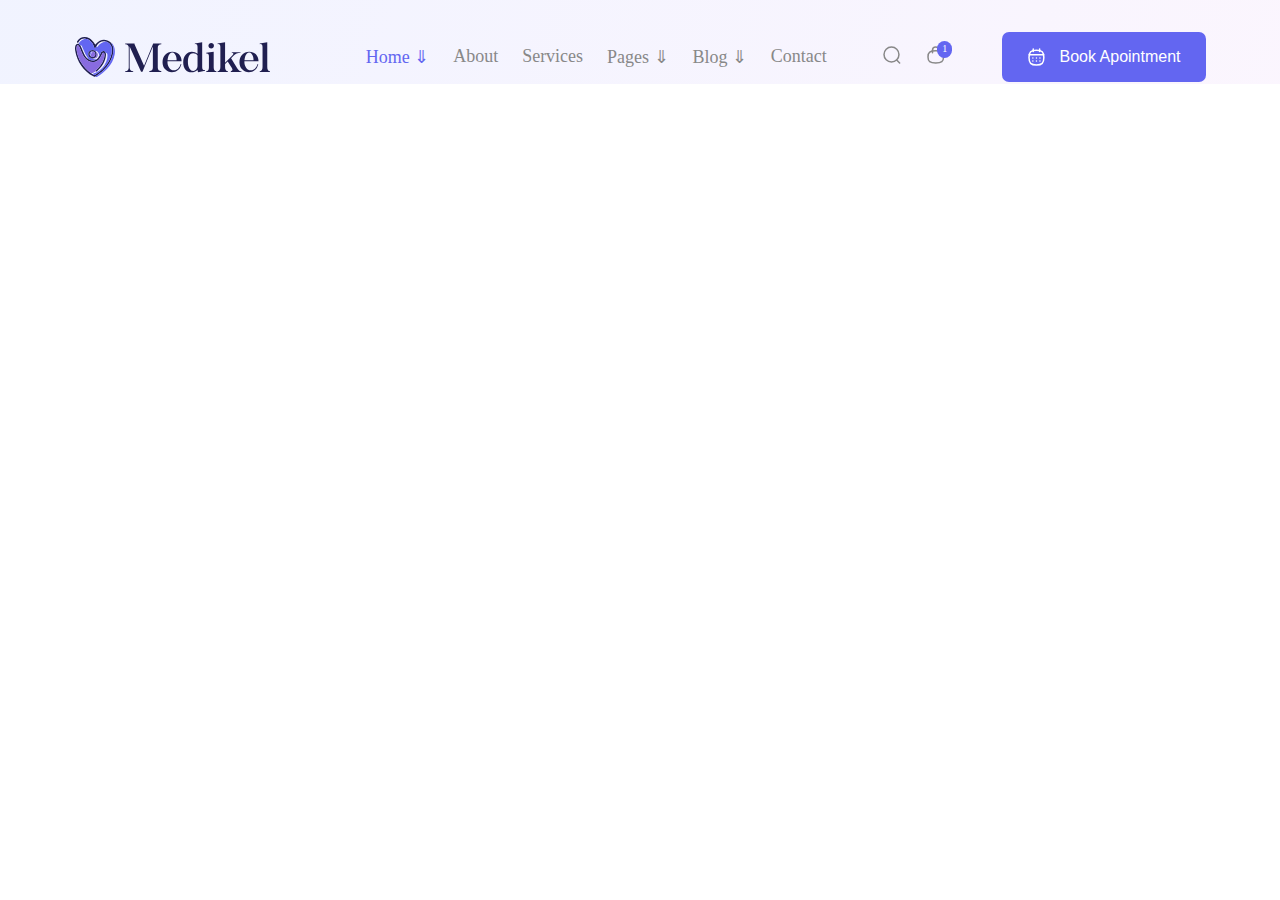
==== medikel.html @ 88ef1a7b "27.12.2022" ====
<!DOCTYPE html>
<html>
  <head>
    <title>
      Medikel
    </title>
    <link href="./medikel_header.css" rel="stylesheet">
    <link href="./top-section.css" rel="stylesheet">
    <link href="./drop_down.css" rel="stylesheet">
  </head>
  <body>
    <header class="regular_background">
      <div class="container">
        <div class="header_flex">
          <div class="logo">
            <img src="./icons/logo.svg">
            <img class="logo_img" src="./icons/Medikel.svg">
          </div>
          <div class="header_navmenu">
            <ul class="nav_menu_flex">
              <li>
                <a class="purple_link">
                  Home <span>&#8659;</span>
                </a>
                <ul class="dropdown_list">
                  <li>
                    <a class="dropdown_item" href="#">
                      Item 1
                    </a>
                  </li>
                  <li>
                    <a class="dropdown_item" href="#">
                      Item 2
                    </a>
                  </li>
                  <li>
                    <a class="dropdown_item" href="#">
                      Item 3
                    </a>
                  </li>
                </ul>
              </li>
              <li>
                <a>
                  About
                </a>
              </li>
              <li>
                <a>
                  Services
                </a>
              </li>
              <li>
                <a>
                  Pages <span>&#8659;</span>
                </a>
                <ul class="dropdown_list">
                  <li>
                    <a class="dropdown_item" href="#">List 1</a>
                  </li>
                  <li>
                    <a class="dropdown_item" href="#">List 2</a>
                  </li>
                  <li>
                    <a class="dropdown_item" href="#">List 3</a>
                  </li>
                </ul>
              </li>
              <li>
                <a>
                  Blog <span>&#8659;</span>
                </a>
                <ul class="dropdown_list">
                  <li>
                    <a class="dropdown_item" href="#">List 1</a>
                  </li>
                  <li>
                    <a class="dropdown_item" href="#">List 2</a>
                  </li>
                  <li>
                    <a class="dropdown_item" href="#">List 3</a>
                  </li>
                </ul>
              </li>
              <li>
                <a>
                  Contact
                </a>
              </li>
            </ul>
          </div>
          <div class="search_bag">
            <div>
              <img src="./icons/search.svg">
            </div>
            <div class="parent_position">
              <img src="./icons/Bag 2.svg">
              <div class="position_absolute">1</div>
            </div>
          </div>
          <div>
            <button class="book_button">
              <img class="calendar_icon" src="./icons/icon.svg">
              Book Apointment
            </button>
          </div>
        </div>
      </div>
      <!-- bottom header -->
    </header>
  </body>
</html>
---- medikel_header.css ----
body {
  margin: 0;
  padding: 0;
}

.regular_background {
  background-image:linear-gradient(107.03deg, rgba(69, 99, 255, 0.075) 2.3%, 
  rgba(248, 83, 221, 0.05) 136.36%);
}

.container {
  margin: 0 auto;
  max-width: 1131px;
  width: 100%;
}
.logo {
  display: flex;
  max-width: 195px;
  width: 100%;
  justify-content: space-between;
}

.header_flex {
  display: flex;
  justify-content: space-between;
  align-items: center;
  padding-top: 30px;

}

.header_navmenu {
  max-width: 501px;
  width: 100%;
}

.header_navmenu li {
  font-size: 18px;
  color: rgba(136, 136, 136, 1);
  list-style-type: none;
  cursor: pointer;
}

.nav_menu_flex {
  display: flex;
  justify-content: space-between;
  
}

.search_bag {
  display: flex;
  justify-content: space-between;
  align-items: center;
  max-width: 62px;
  width: 100%;
}

.parent_position {
  position: relative;
}
.position_absolute {
  color: white;
  background-color: rgba(99, 102, 241, 1);
  height: 13px;
  font-size: 10px;
  border-radius: 10px;
  position: absolute;
  left: 10px;
  bottom: 10px;
  padding: 2px 5px;
}

.calendar_icon {
  margin-right: 15px;
}

.book_button {
  max-width: 220px;
  width: 100%;
  height: 50px;
  background-color: rgba(99, 102, 241, 1);
  color: white;
  border: none;
  border-radius: 7px;
  font-size: 16px;
  padding: 0 25px 0px 26px;
  display: flex;
  align-items: center;
  justify-content: space-between;
}

.purple_link {
  color:rgba(99, 102, 241, 1);
}
---- top-section.css ----
.regular_background_image {
  background-image: url(./background_img/image.svg);
  background-repeat: no-repeat;
  background-position-x: right;
}

.main_flex {
  display: flex;
  flex-direction: column;
  justify-content: space-between;
  align-items: left;
}
---- drop_down.css ----
.dropdown_list {
  margin: 0;
  padding: 0;
  position: relative;
  display: none;
}
.dropdown_item {
  color: rgba(99, 102, 241, 1);
  border: 2px solid rgba(99, 102, 241, 1);
  border-radius: 10px;
  font-size: 16px;
  background-color: white;
}
.nav_menu_flex li:hover .dropdown_list {
  display: block;
  position: absolute;
}
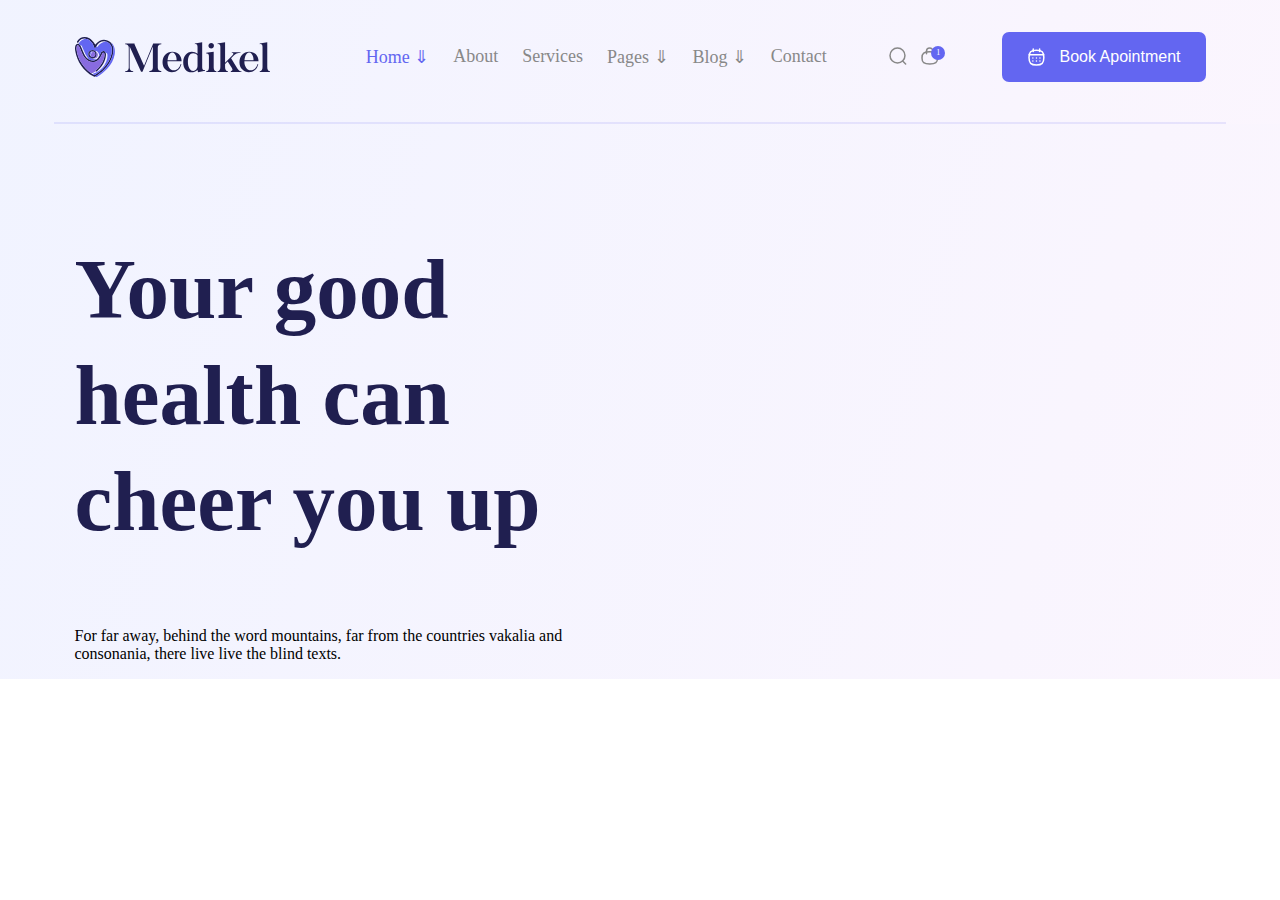
==== commit c21908e4: "28.12.2022" ====
--- a/medikel.html
+++ b/medikel.html
@@ -19,7 +19,7 @@
           <div class="header_navmenu">
             <ul class="nav_menu_flex">
               <li>
-                <a class="purple_link">
+                <a class="purple_link" href="#">
                   Home <span>&#8659;</span>
                 </a>
                 <ul class="dropdown_list">
@@ -41,17 +41,17 @@
                 </ul>
               </li>
               <li>
-                <a>
+                <a href="#">
                   About
                 </a>
               </li>
               <li>
-                <a>
+                <a href="#">
                   Services
                 </a>
               </li>
               <li>
-                <a>
+                <a href="#">
                   Pages <span>&#8659;</span>
                 </a>
                 <ul class="dropdown_list">
@@ -67,7 +67,7 @@
                 </ul>
               </li>
               <li>
-                <a>
+                <a href="#">
                   Blog <span>&#8659;</span>
                 </a>
                 <ul class="dropdown_list">
@@ -83,7 +83,7 @@
                 </ul>
               </li>
               <li>
-                <a>
+                <a href="#">
                   Contact
                 </a>
               </li>
@@ -91,10 +91,14 @@
           </div>
           <div class="search_bag">
             <div>
-              <img src="./icons/search.svg">
+              <button>
+                <img src="./icons/search.svg">
+              </button>
             </div>
             <div class="parent_position">
-              <img src="./icons/Bag 2.svg">
+              <button>
+                <img src="./icons/Bag 2.svg">
+              </button>
               <div class="position_absolute">1</div>
             </div>
           </div>
@@ -106,7 +110,27 @@
           </div>
         </div>
       </div>
+      <hr>
       <!-- bottom header -->
     </header>
+    <section class="regular_background">
+      <div class="container">
+        <div class="background_image">
+        <div class="title_flex">
+          <div>
+            <h1>Your good
+              health can
+              cheer you up</h1>
+          </div>
+          <div>
+            <p>
+              For far away, behind the word mountains, far from the countries
+vakalia and consonania, there live live the blind texts.
+            </p>
+          </div>
+        </div>
+      </div>
+      </div>
+    </section>
   </body>
 </html>--- a/medikel_header.css
+++ b/medikel_header.css
@@ -24,7 +24,7 @@
   display: flex;
   justify-content: space-between;
   align-items: center;
-  padding-top: 30px;
+  padding: 30px 0 30px 0;
 
 }
 
@@ -35,7 +35,6 @@
 
 .header_navmenu li {
   font-size: 18px;
-  color: rgba(136, 136, 136, 1);
   list-style-type: none;
   cursor: pointer;
 }
@@ -54,18 +53,24 @@
   width: 100%;
 }
 
+.search_bag button {
+  border: none;
+  background-color: unset;
+  cursor: pointer;
+}
+
 .parent_position {
   position: relative;
 }
 .position_absolute {
   color: white;
   background-color: rgba(99, 102, 241, 1);
-  height: 13px;
-  font-size: 10px;
+  height: 10px;
+  font-size: 8px;
   border-radius: 10px;
   position: absolute;
-  left: 10px;
-  bottom: 10px;
+  left: 16px;
+  bottom: 9px;
   padding: 2px 5px;
 }
 
@@ -87,7 +92,41 @@
   align-items: center;
   justify-content: space-between;
 }
+.nav_menu_flex a {
+  text-decoration: none;
+}
+a {
+  color: rgba(136, 136, 136, 1);
+}
 
 .purple_link {
   color:rgba(99, 102, 241, 1);
-}+}
+
+hr {
+  margin-bottom: 0;
+  max-width: 1170px;
+  width: 100%;
+  border: 1px solid rgba(99, 102, 241, 0.13);
+}
+
+/* First section */
+.background_image {
+  background: url(./background_img/image.svg) no-repeat right;
+  background-size:contain;
+  padding: 55px 0 0 0;
+  position: relative;
+  
+}
+.title_flex {
+  display: flex;
+  flex-direction: column;
+  max-width: 531px;
+  width: 100%;
+}
+
+.title_flex h1 {
+  font-size: 85px;
+  color: rgba(32, 31, 80, 1);
+  line-height: 106px;
+}
--- a/drop_down.css
+++ b/drop_down.css
@@ -1,8 +1,20 @@
+.dropdown_list li {
+  position: relative;
+  display: block;
+}
+.dropdown_list li a {
+  padding: 10px 26px;
+  text-align: center;
+  display: block;
+  font-size: 17px;
+}
 .dropdown_list {
   margin: 0;
   padding: 0;
-  position: relative;
+  z-index: 999;
+  position: absolute;
   display: none;
+  
 }
 .dropdown_item {
   color: rgba(99, 102, 241, 1);
@@ -13,5 +25,9 @@
 }
 .nav_menu_flex li:hover .dropdown_list {
   display: block;
-  position: absolute;
 }
+
+ul.dropdown_list li a:hover {
+  background-color: rgba(99, 102, 241, 1);
+  color: white;
+}
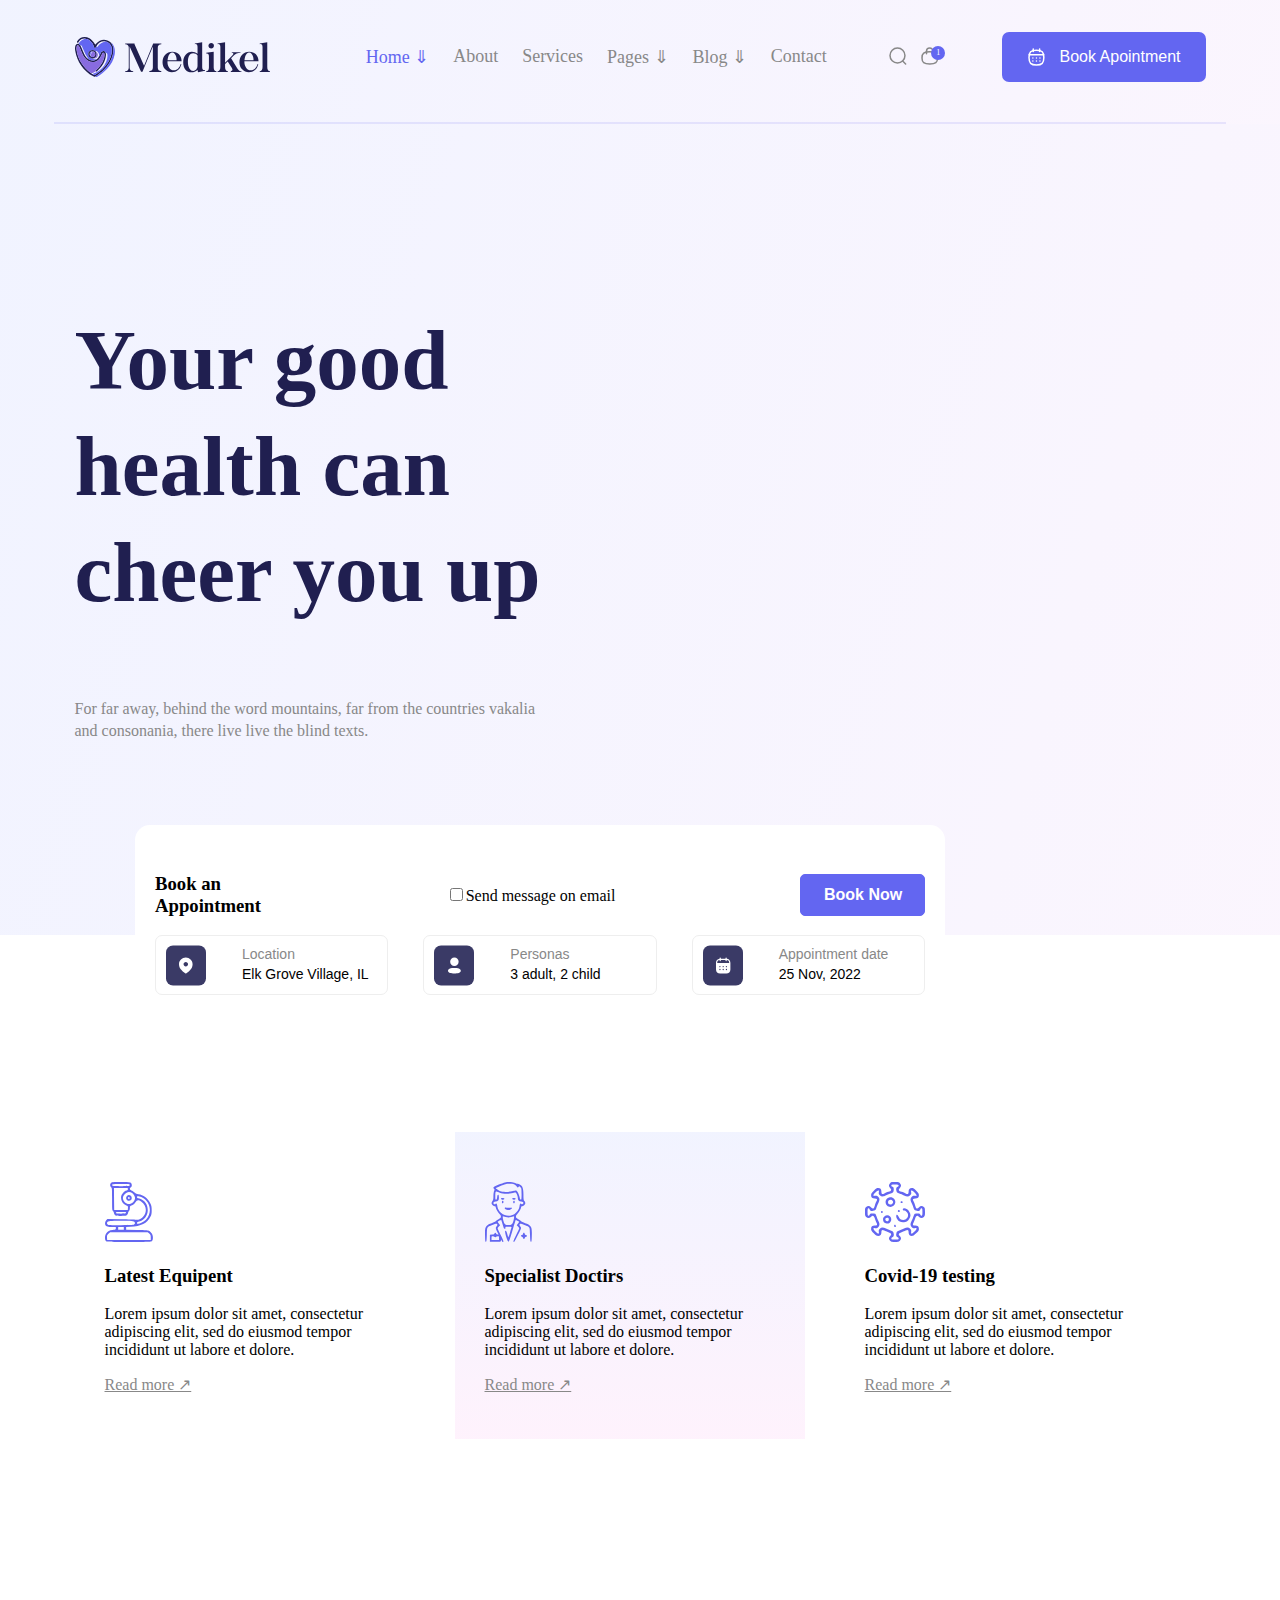
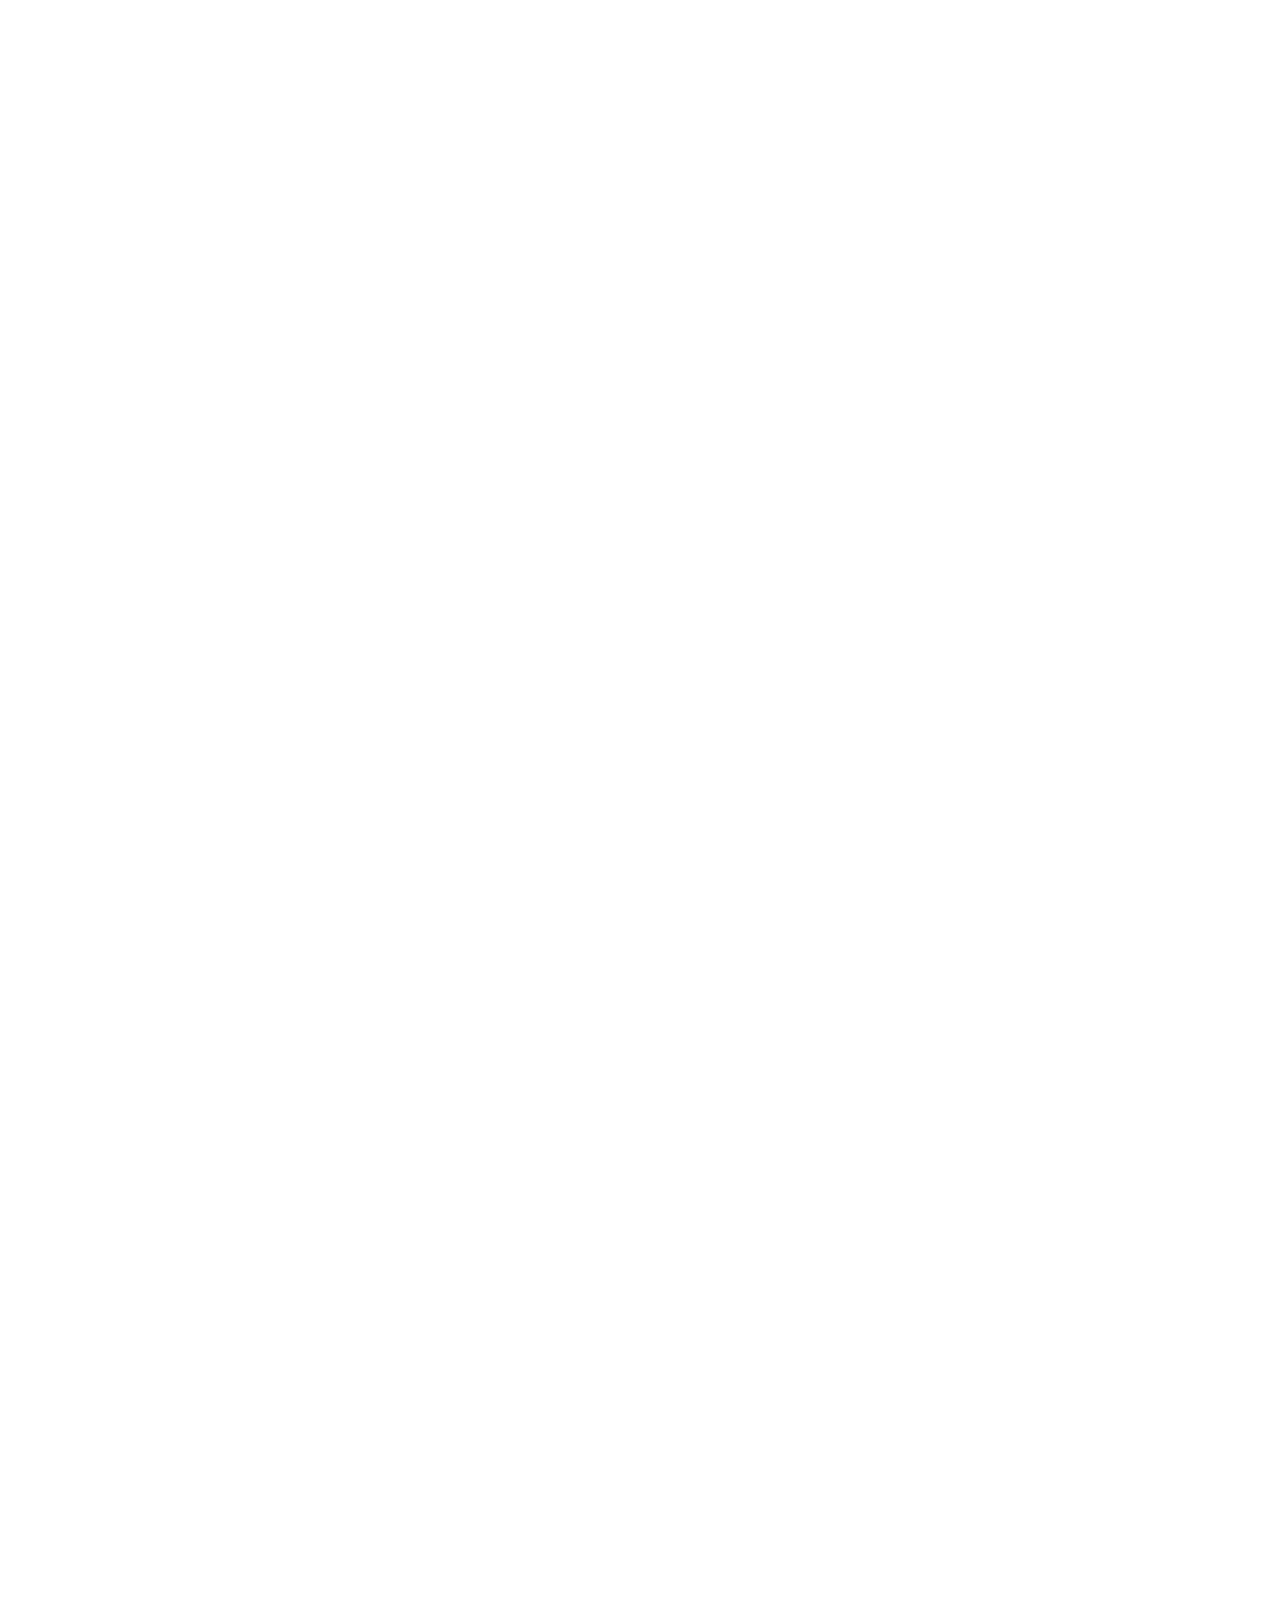
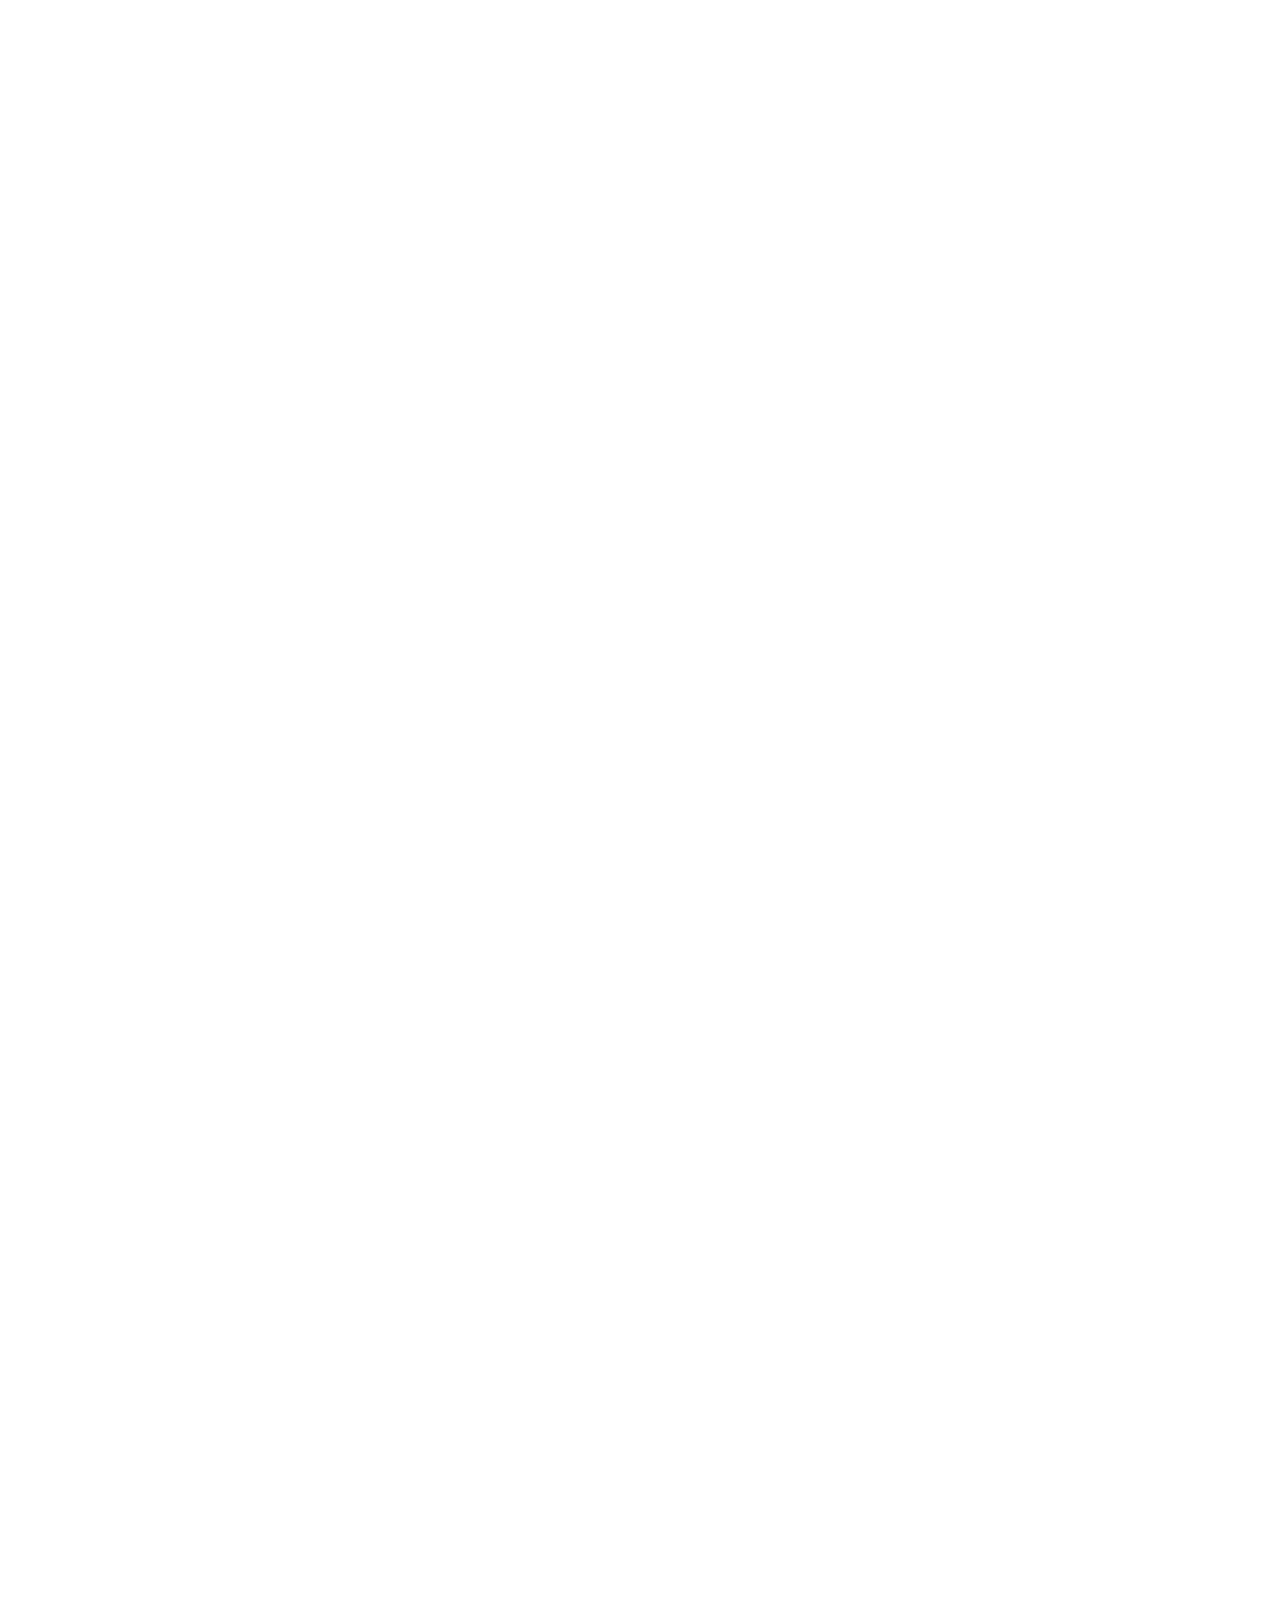
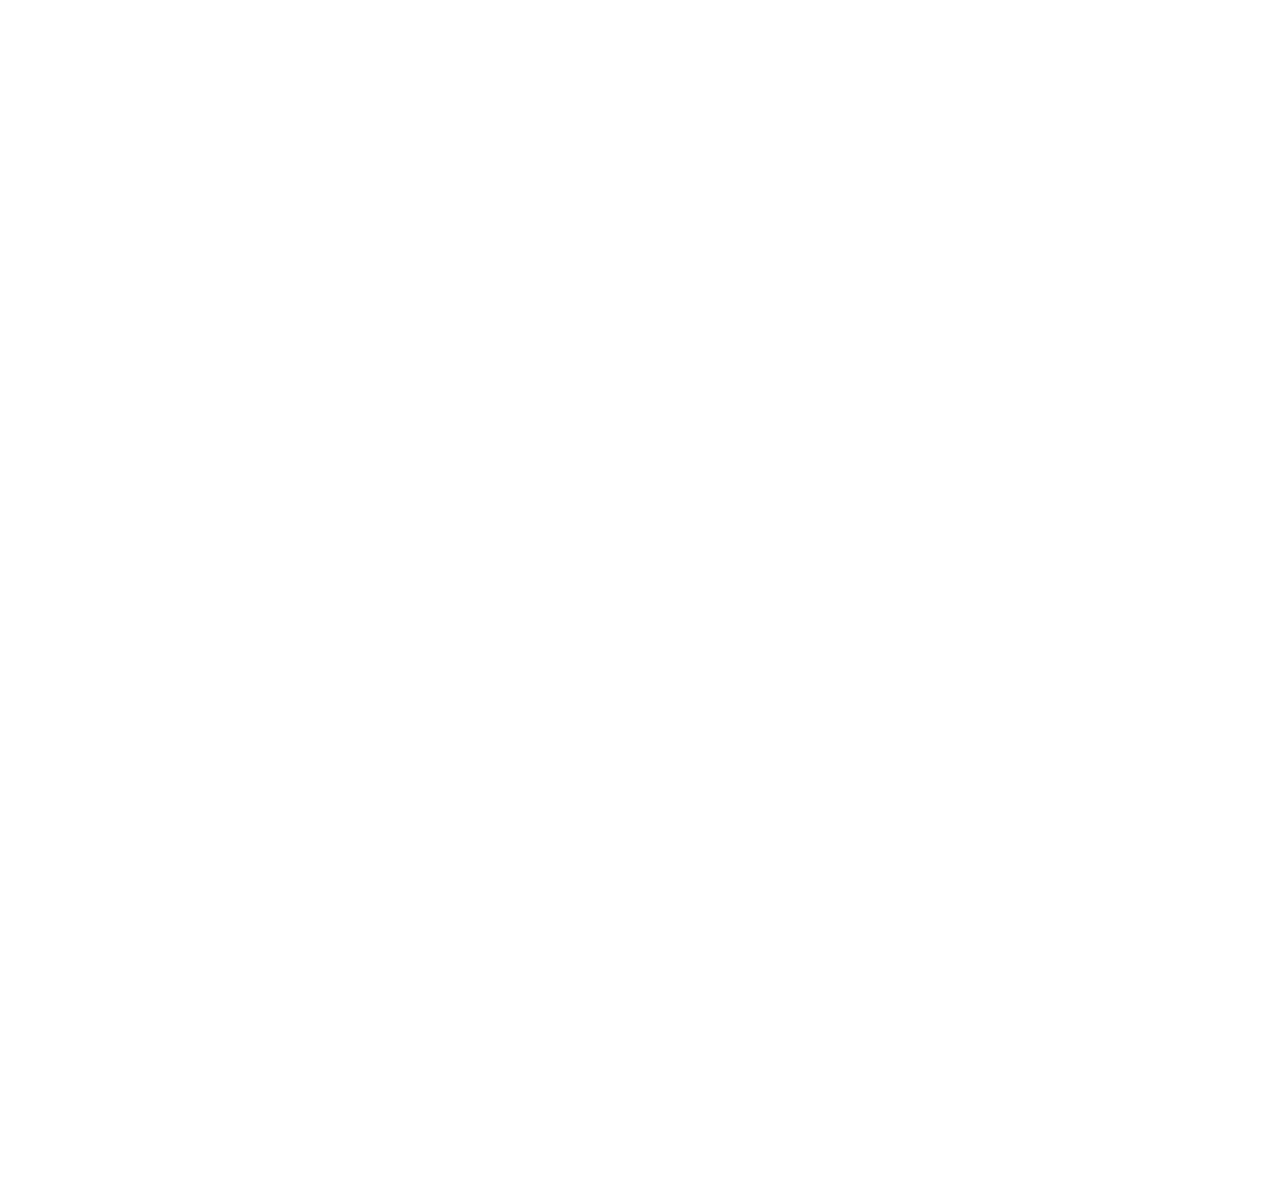
==== commit a08d4175: "12.01.2023" ====
--- a/medikel.html
+++ b/medikel.html
@@ -111,25 +111,105 @@
         </div>
       </div>
       <hr>
-      <!-- bottom header -->
     </header>
-    <section class="regular_background">
+    <section class="regular_background_img">
       <div class="container">
-        <div class="background_image">
-        <div class="title_flex">
-          <div>
-            <h1>Your good
-              health can
-              cheer you up</h1>
-          </div>
-          <div>
+        <div>
+          <div class="title_flex">
+            <div>
+              <h1>Your good
+                health can
+                cheer you up</h1>
+            </div>
+            <div>
+              <p>
+                For far away, behind the word mountains, 
+                far from the countries
+                vakalia and consonania, there live live the blind texts.
+              </p>
+            </div>
+          </div>
+      </div>
+      </div>
+    </section>
+    <section>
+      <div class="container">
+        <div class="booking_bar">
+          <div class="booking_wrapper">
+            <div class="top_book">
+              <h3>Book an <br> Appointment</h3>
+              <label><input type="checkbox">Send message on email</label>
+              <button>Book Now</button>
+            </div>
+            <div class="bottom_book">
+              <div class="frame_book">
+                <img class="img_book" src="./icons/map_icon.svg">
+                <div>
+                  <h3><span>Location</span>
+                    <br>Elk Grove Village, IL</h3>
+                </div>
+              </div>
+              <div class="frame_book">
+                <img class="img_book" src="./icons/profile_icon.svg">
+                <div>
+                  <h3><span>Personas</span>
+                    <br>3 adult, 2 child</h3>
+                </div>
+              </div>
+              <div class="frame_book">
+                <img class="img_book" src="./icons/calendar_icon.svg">
+                <div>
+                  <h3><span>Appointment date</span>
+                    <br>25 Nov, 2022</h3>
+                </div>
+              </div>
+            </div>
+          </div>
+        </div>  
+        <div class="article_wrapper">
+          <div class="article">
+            <img src="./icons/microscope_icon.svg">
+            <h3>
+              Latest Equipent
+            </h3>
             <p>
-              For far away, behind the word mountains, far from the countries
-vakalia and consonania, there live live the blind texts.
+              Lorem ipsum dolor sit amet, consectetur 
+              adipiscing elit, sed do eiusmod tempor 
+              incididunt ut labore et dolore.
             </p>
+            <a href="#">
+              Read more &#8599;
+            </a>
+          </div>
+          <div class="article_second">
+            <img src="./icons/doctor_icon.svg">
+            <h3>
+              Specialist Doctirs
+            </h3>
+            <p>
+              Lorem ipsum dolor sit amet, consectetur 
+              adipiscing elit, sed do eiusmod tempor 
+              incididunt ut labore et dolore.
+            </p>
+            <a href="#">
+              Read more &#8599;
+            </a>
+          </div>
+          <div class="article">
+            <img src="./icons/macro_icon.svg">
+            <h3>
+              Covid-19 testing
+            </h3>
+            <p>
+              Lorem ipsum dolor sit amet, consectetur 
+              adipiscing elit, sed do eiusmod tempor 
+              incididunt ut labore et dolore.
+            </p>
+            <a href="#">
+              Read more &#8599;
+            </a>
           </div>
         </div>
-      </div>
       </div>
     </section>
   </body>
--- a/medikel_header.css
+++ b/medikel_header.css
@@ -111,18 +111,19 @@
 }
 
 /* First section */
-.background_image {
-  background: url(./background_img/image.svg) no-repeat right;
-  background-size:contain;
-  padding: 55px 0 0 0;
-  position: relative;
-  
+.regular_background_img {
+  background: 
+  linear-gradient(107.03deg, rgba(69, 99, 255, 0.075) 2.3%, 
+  rgba(248, 83, 221, 0.05) 136.36%), 
+  url(./background_img/image.svg) no-repeat left 450px top 55px;
+  background-size: contain;
 }
 .title_flex {
   display: flex;
   flex-direction: column;
   max-width: 531px;
   width: 100%;
+  padding-top: 126px;
 }
 
 .title_flex h1 {
@@ -130,3 +131,119 @@
   color: rgba(32, 31, 80, 1);
   line-height: 106px;
 }
+
+.title_flex p {
+  color: rgba(136, 136, 136, 1);
+  width: 465px;
+  height: 44px;
+  left: 135px;
+  top: 573px;
+  font-style: normal;
+  font-weight: 500;
+  font-size: 16px;
+  line-height: 140%;
+  margin-bottom: 193px;
+}
+
+/* booking and article section */
+  .booking_bar {
+    max-width: 770px;
+    width: 100%;
+    padding: 29px 20px 40px 20px;
+    position:absolute;
+    top: 825px;
+    left: 135px;
+    background-color:rgba(255, 255, 255, 1);
+    border-radius: 15px;
+  }
+
+  .booking_wrapper {
+    display: flex;
+    flex-direction: column;
+  }
+
+  .top_book {
+    display: flex;
+    align-items: center;
+    justify-content: space-between;
+  }
+
+  .top_book button {
+    background-color: rgba(99, 102, 241, 1);
+    max-width: 125px;
+    width: 100%;
+    padding: 9px 23px;
+    border: 1px solid rgba(99, 102, 241, 1);
+    border-radius: 5px;
+    color: rgba(255, 255, 255, 1);
+    font-size: 16px;
+    white-space: nowrap;
+    font-weight: 600;
+    font-style: normal;
+    line-height: 140%;
+  }
+
+  .bottom_book {
+    display: flex;
+    justify-content: space-between;
+  }
+
+  .frame_book {
+    border: 1px solid rgba(238, 238, 238, 1);
+    border-radius: 7px;
+    padding: 9px 26.33px 8px 10px;
+    max-width: 233.33px;
+    width: 100%;
+    max-height: 60px;
+    height: 100%;
+    box-sizing: border-box;
+    display: flex;
+    justify-content: space-between;
+    
+  }
+
+  .frame_book h3 {
+    margin: 0;
+    font-family: sans-serif;
+    width: 119px;
+    height: 43px;
+    font-style: normal;
+    font-weight: 500;
+    font-size: 14px;
+    line-height: 140%;
+    color: rgba(0, 0, 0, 1);
+    white-space: nowrap;
+  }
+  .frame_book h3 span {
+    color: rgba(136, 136, 136, 1);
+  }
+
+  .img_book {
+    max-width: 40px;
+    width: 100%;
+  }
+
+
+  .article_wrapper {
+    display: flex;
+    justify-content: space-between;
+    max-width: 1110px;
+    width: 100%;
+    position: relative;
+    margin-top: 197px;
+  }
+
+  .article {
+    max-width: 370px;
+    width: 100%;
+    padding: 50px 30px 45px 30px;
+  }
+
+  .article_second {
+    max-width: 370px;
+    width: 100%;
+    margin: 0 30px 0 30px;
+    background-image: linear-gradient(rgba(69, 99, 255, 0.075), rgba(248, 83, 221, 0.075));
+    padding: 50px 30px 45px 30px;
+  }
+
--- a/drop_down.css
+++ b/drop_down.css
@@ -1,3 +1,6 @@
+body {
+  height: 6000px;
+}
 .dropdown_list li {
   position: relative;
   display: block;
